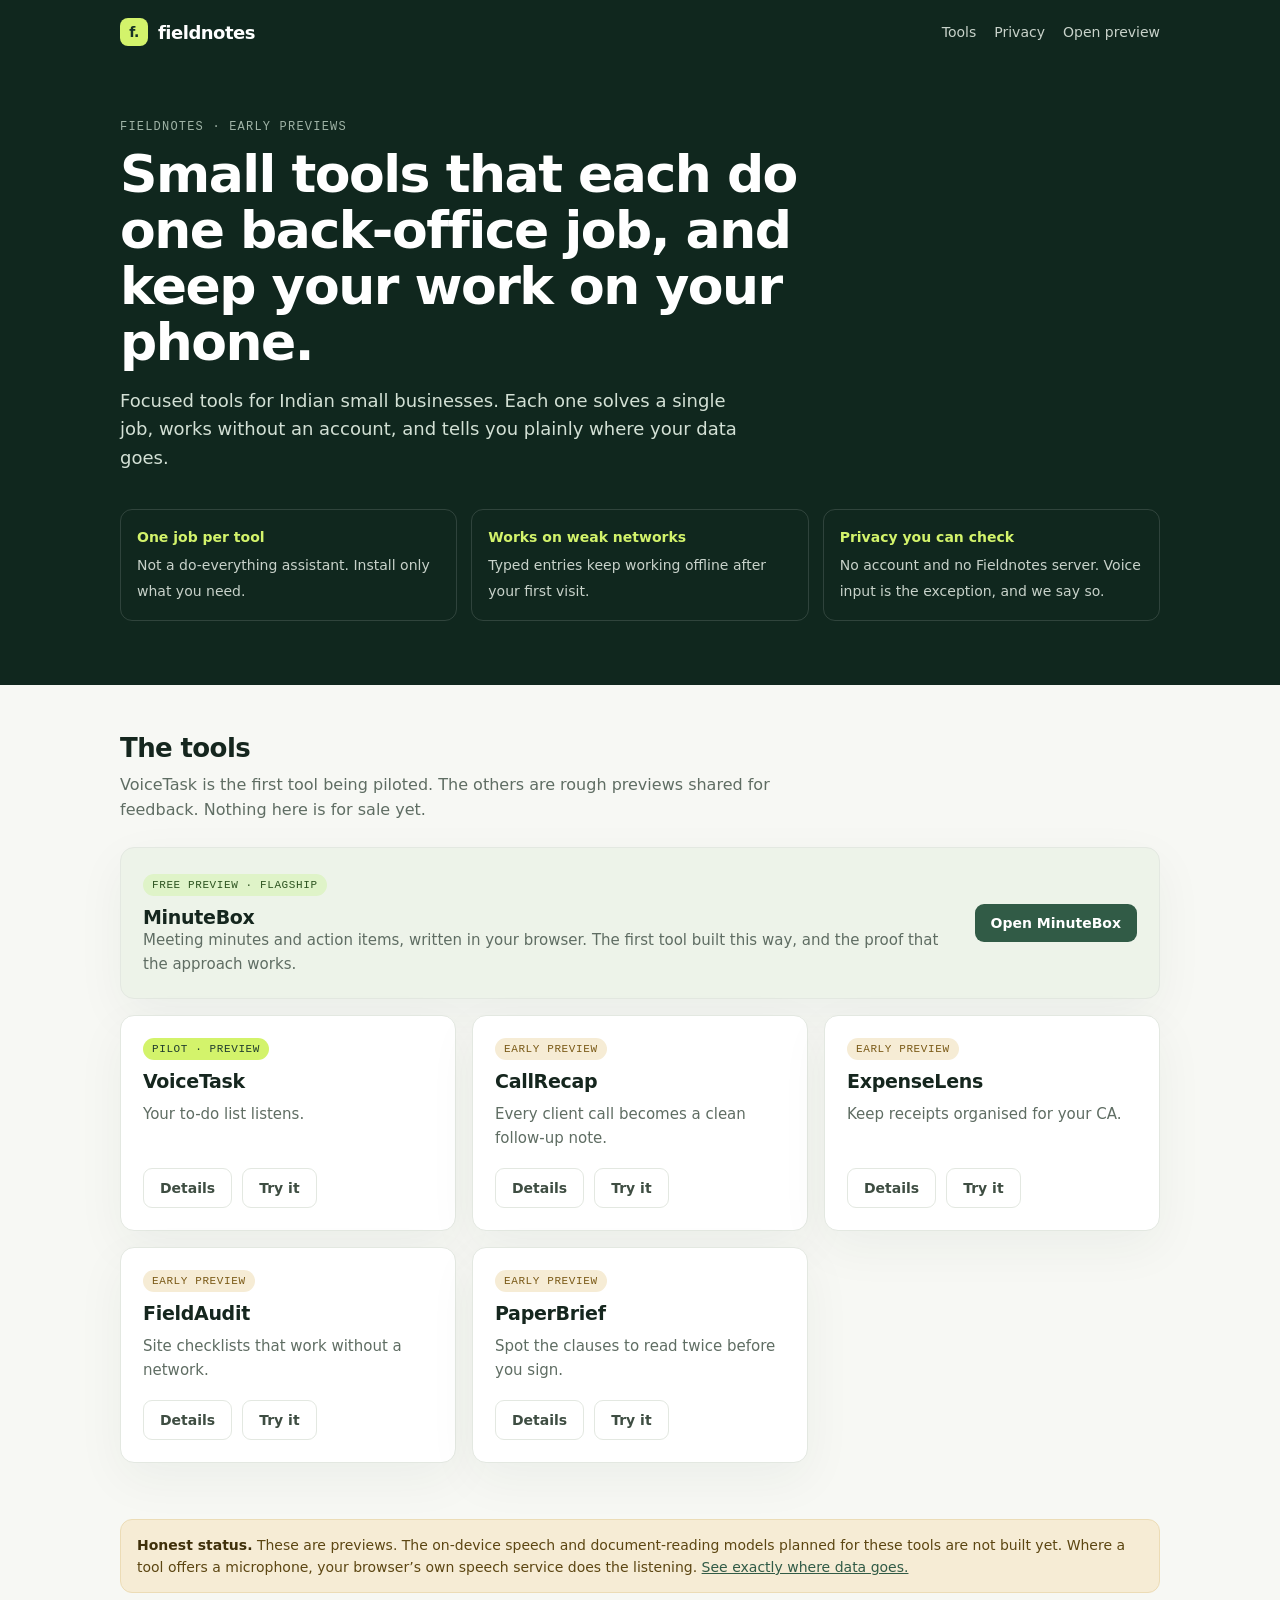
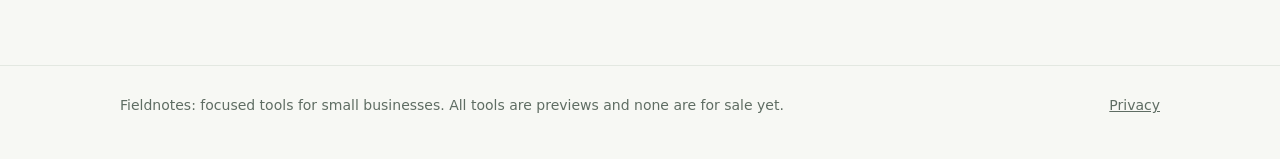
==== src/outputs/index.html @ 52ec48af "Fieldnotes storefront: catalog, product pages, honest privacy, VoiceTask pilot, speech test lab Co-A" ====
<!doctype html>
<html lang="en">
<head>
<meta charset="utf-8">
<meta name="viewport" content="width=device-width,initial-scale=1,viewport-fit=cover">
<meta name="theme-color" content="#10271e">
<meta name="robots" content="noindex">
<meta name="description" content="Focused, privacy-first tools for small businesses. Early previews.">
<link rel="icon" href="icon.svg">
<link rel="stylesheet" href="styles.css">
<title>Fieldnotes: focused tools for small businesses</title>
</head>
<body>
<header class="top"><div class="wrap">
<a class="brand" href=""><span class="brand-mark">f.</span>fieldnotes</a>
<nav><a href="#tools">Tools</a><a href="privacy/">Privacy</a><a href="app/">Open preview</a></nav>
</div></header>
<section class="hero"><div class="wrap">
<div class="eyebrow">Fieldnotes · early previews</div>
<h1>Small tools that each do one back-office job, and keep your work on your phone.</h1>
<p>Focused tools for Indian small businesses. Each one solves a single job, works without an account, and tells you plainly where your data goes.</p>
<div class="pillars">
<div class="pillar"><b>One job per tool</b><span>Not a do-everything assistant. Install only what you need.</span></div>
<div class="pillar"><b>Works on weak networks</b><span>Typed entries keep working offline after your first visit.</span></div>
<div class="pillar"><b>Privacy you can check</b><span>No account and no Fieldnotes server. Voice input is the exception, and we say so.</span></div>
</div>
</div></section>
<main><div class="wrap">
<section id="tools"><h2>The tools</h2>
<p class="lead">VoiceTask is the first tool being piloted. The others are rough previews shared for feedback. Nothing here is for sale yet.</p>
<div class="cards"><article class="card feature"><div><span class="status available">Free preview · flagship</span>
<h3 style="margin-top:10px">MinuteBox</h3><p>Meeting minutes and action items, written in your browser. The first tool built this way, and the proof that the approach works.</p></div>
<div class="links" style="margin:0;padding:0"><a class="btn" href="https://minutebox.vercel.app" rel="noopener">Open MinuteBox</a></div></article><article class="card"><span class="status pilot">Pilot · preview</span>
<h3>VoiceTask</h3><p>Your to-do list listens.</p>
<div class="links"><a class="btn secondary" href="voicetask/">Details</a><a class="btn secondary" href="app/#task">Try it</a></div></article><article class="card"><span class="status preview">Early preview</span>
<h3>CallRecap</h3><p>Every client call becomes a clean follow-up note.</p>
<div class="links"><a class="btn secondary" href="callrecap/">Details</a><a class="btn secondary" href="app/#call">Try it</a></div></article><article class="card"><span class="status preview">Early preview</span>
<h3>ExpenseLens</h3><p>Keep receipts organised for your CA.</p>
<div class="links"><a class="btn secondary" href="expenselens/">Details</a><a class="btn secondary" href="app/#expense">Try it</a></div></article><article class="card"><span class="status preview">Early preview</span>
<h3>FieldAudit</h3><p>Site checklists that work without a network.</p>
<div class="links"><a class="btn secondary" href="fieldaudit/">Details</a><a class="btn secondary" href="app/#audit">Try it</a></div></article><article class="card"><span class="status preview">Early preview</span>
<h3>PaperBrief</h3><p>Spot the clauses to read twice before you sign.</p>
<div class="links"><a class="btn secondary" href="paperbrief/">Details</a><a class="btn secondary" href="app/#paper">Try it</a></div></article></div></section>
<section><div class="note"><b>Honest status.</b> These are previews. The on-device speech and document-reading models planned for these tools are not built yet. Where a tool offers a microphone, your browser’s own speech service does the listening. <a href="privacy/">See exactly where data goes.</a></div></section>
</div></main>
<script>
// Old links pointed at the workspace with a hash (e.g. /#task). Send those to the app.
(function(){var k=location.hash.slice(1);if(['task','call','expense','audit','paper'].indexOf(k)>-1)location.replace('app/#'+k)})();
</script>
<footer><div class="wrap"><span>Fieldnotes: focused tools for small businesses. All tools are previews and none are for sale yet.</span><span><a href="privacy/">Privacy</a></span></div></footer>
</body>
</html>
---- src/outputs/styles.css ----
:root{--ink:#15261e;--muted:#5f6d63;--line:#e3e8e1;--paper:#f7f8f4;--white:#fff;--green:#315b46;--deep:#10271e;--lime:#d3f36b;--soft:#edf3e9;--amber:#f6ecd5;--amber-ink:#7a5a17;--shadow:0 16px 50px #1c38250d;--sans:'DM Sans',system-ui,-apple-system,'Segoe UI',Roboto,sans-serif;--display:Manrope,system-ui,-apple-system,'Segoe UI',Roboto,sans-serif;--mono:'DM Mono',ui-monospace,SFMono-Regular,Menlo,monospace}
*{box-sizing:border-box}html{-webkit-text-size-adjust:100%}body{margin:0;background:var(--paper);color:var(--ink);font:16px/1.6 var(--sans)}
a{color:var(--green)}img,svg{max-width:100%}
.wrap{max-width:1080px;margin:0 auto;padding:0 20px}
.top{background:var(--deep);color:#fff}.top .wrap{display:flex;align-items:center;justify-content:space-between;height:64px;gap:16px}
.brand{display:flex;align-items:center;gap:10px;color:#fff;text-decoration:none;font:800 18px var(--display);letter-spacing:-.5px}
.brand-mark{width:28px;height:28px;border-radius:8px;background:var(--lime);color:#173326;display:grid;place-items:center;font:800 14px var(--display)}
.top nav{display:flex;gap:18px;font-size:14px}.top nav a{color:#c8d2ca;text-decoration:none}.top nav a:hover{color:#fff}
.hero{background:var(--deep);color:#fff;padding:56px 0 64px}
.eyebrow{font:12px var(--mono);letter-spacing:1.2px;text-transform:uppercase;color:#9fb3a6}
.hero h1{font:700 clamp(32px,6vw,52px)/1.08 var(--display);letter-spacing:-1.5px;margin:12px 0 16px;max-width:760px}
.hero p{color:#d3e0d5;font-size:18px;max-width:640px;margin:0}
.pillars{display:grid;grid-template-columns:repeat(3,1fr);gap:14px;margin-top:36px}
.pillar{border:1px solid #ffffff22;border-radius:12px;padding:16px}.pillar b{display:block;color:var(--lime);font-size:14px;margin-bottom:4px}.pillar span{color:#c8d2ca;font-size:14px}
main{padding:48px 0 72px}
h2{font:700 26px/1.2 var(--display);letter-spacing:-.6px;margin:0 0 8px}
.lead{color:var(--muted);margin:0 0 24px;max-width:680px}
.cards{display:grid;grid-template-columns:repeat(3,1fr);gap:16px}
.card{background:var(--white);border:1px solid var(--line);border-radius:14px;padding:22px;box-shadow:var(--shadow);display:flex;flex-direction:column;gap:10px}
.card h3{font:700 19px var(--display);margin:0;letter-spacing:-.3px}.card p{margin:0;color:var(--muted);font-size:15px}
.card .links{margin-top:auto;display:flex;gap:10px;flex-wrap:wrap;padding-top:8px}
.card.feature{grid-column:span 3;flex-direction:row;align-items:center;gap:24px;background:var(--soft)}
.card.feature>div:first-child{flex:1}
.status{align-self:flex-start;font:11px var(--mono);letter-spacing:.6px;text-transform:uppercase;padding:5px 9px;border-radius:99px;background:#eef1ec;color:#4d5b51}
.status.available{background:#dff3c8;color:#2d5420}.status.pilot{background:var(--lime);color:#203d2e}.status.preview{background:var(--amber);color:var(--amber-ink)}
.btn{display:inline-block;border:0;border-radius:9px;padding:11px 16px;background:var(--green);color:#fff;font:600 14px var(--sans);text-decoration:none;cursor:pointer}
.btn:hover{background:#244a37}.btn.secondary{background:#fff;border:1px solid var(--line);color:#3e4d42}.btn.secondary:hover{background:#f3f6f1}
.btn.lime{background:var(--lime);color:#203d2e}
.note{background:var(--amber);border:1px solid #ecdcb6;color:#5c4612;border-radius:12px;padding:14px 16px;font-size:14px}
.note b{color:#3f300a}
section+section{margin-top:56px}
.cols{display:grid;grid-template-columns:1fr 1fr;gap:16px}
.box{background:#fff;border:1px solid var(--line);border-radius:14px;padding:22px}
.box h3{font:700 17px var(--display);margin:0 0 10px}
ul.check,ul.cross{list-style:none;padding:0;margin:0;display:grid;gap:8px;font-size:15px}
ul.check li,ul.cross li{padding-left:26px;position:relative}
ul.check li:before{content:'✓';position:absolute;left:0;color:var(--green);font-weight:700}
ul.cross li:before{content:'–';position:absolute;left:4px;color:#a0662c;font-weight:700}
table.flow{width:100%;border-collapse:collapse;background:#fff;border:1px solid var(--line);border-radius:14px;overflow:hidden;font-size:15px}
table.flow th,table.flow td{text-align:left;padding:12px 14px;border-top:1px solid var(--line);vertical-align:top}
table.flow th{background:#f1f4ef;font:600 13px var(--sans);color:#3e4d42;border-top:0}
.cta{display:flex;gap:12px;flex-wrap:wrap;margin-top:24px}
footer{border-top:1px solid var(--line);padding:28px 0 40px;color:var(--muted);font-size:14px}
footer .wrap{display:flex;justify-content:space-between;gap:16px;flex-wrap:wrap}
footer a{color:var(--muted)}
.crumbs{font:12px var(--mono);color:#9fb3a6;margin-bottom:10px}.crumbs a{color:#c8d2ca}
@media(max-width:820px){.cards{grid-template-columns:1fr 1fr}.card.feature{grid-column:span 2;flex-direction:column;align-items:flex-start}.pillars{grid-template-columns:1fr}}
@media(max-width:560px){.cards,.cols{grid-template-columns:1fr}.card.feature{grid-column:auto}.hero{padding:40px 0 48px}.hero p{font-size:16px}.top nav{gap:12px;font-size:13px}main{padding:36px 0 56px}h2{font-size:22px}table.flow{font-size:14px}table.flow th,table.flow td{padding:10px}}
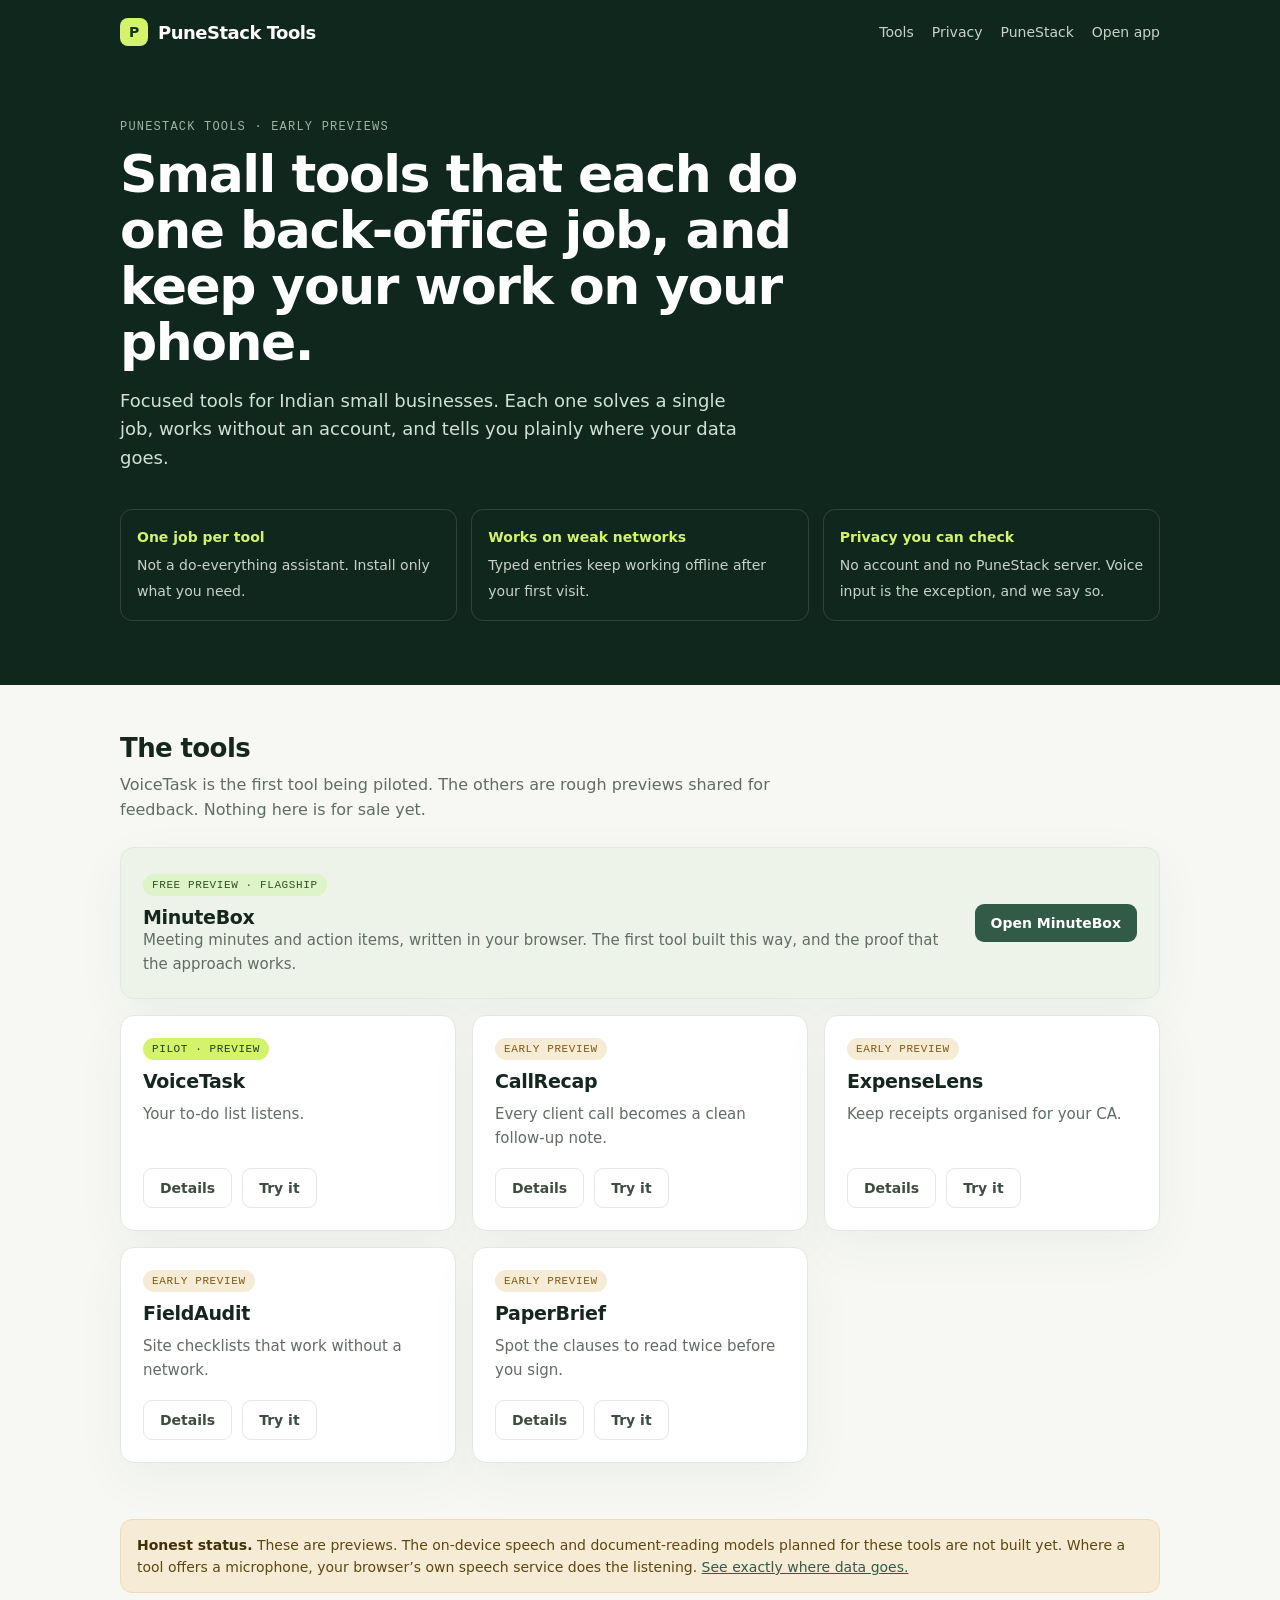
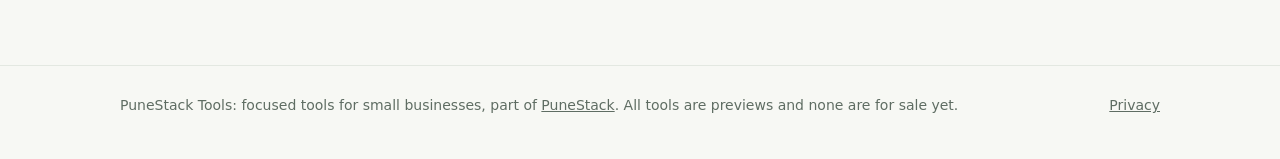
==== commit 755cc403: "Present the tools as "PuneStack Tools" (part of PuneStack) Visible branding only; internal names are" ====
--- a/src/outputs/index.html
+++ b/src/outputs/index.html
@@ -8,21 +8,21 @@
 <meta name="description" content="Focused, privacy-first tools for small businesses. Early previews.">
 <link rel="icon" href="icon.svg">
 <link rel="stylesheet" href="styles.css">
-<title>Fieldnotes: focused tools for small businesses</title>
+<title>PuneStack Tools: focused tools for small businesses</title>
 </head>
 <body>
 <header class="top"><div class="wrap">
-<a class="brand" href=""><span class="brand-mark">f.</span>fieldnotes</a>
-<nav><a href="#tools">Tools</a><a href="privacy/">Privacy</a><a href="app/">Open preview</a></nav>
+<a class="brand" href=""><span class="brand-mark">P</span>PuneStack Tools</a>
+<nav><a href="#tools">Tools</a><a class="hide-sm" href="privacy/">Privacy</a><a class="hide-sm" href="https://punestack.vercel.app/">PuneStack</a><a href="app/">Open app</a></nav>
 </div></header>
 <section class="hero"><div class="wrap">
-<div class="eyebrow">Fieldnotes · early previews</div>
+<div class="eyebrow">PuneStack Tools · early previews</div>
 <h1>Small tools that each do one back-office job, and keep your work on your phone.</h1>
 <p>Focused tools for Indian small businesses. Each one solves a single job, works without an account, and tells you plainly where your data goes.</p>
 <div class="pillars">
 <div class="pillar"><b>One job per tool</b><span>Not a do-everything assistant. Install only what you need.</span></div>
 <div class="pillar"><b>Works on weak networks</b><span>Typed entries keep working offline after your first visit.</span></div>
-<div class="pillar"><b>Privacy you can check</b><span>No account and no Fieldnotes server. Voice input is the exception, and we say so.</span></div>
+<div class="pillar"><b>Privacy you can check</b><span>No account and no PuneStack server. Voice input is the exception, and we say so.</span></div>
 </div>
 </div></section>
 <main><div class="wrap">
@@ -47,6 +47,6 @@
 // Old links pointed at the workspace with a hash (e.g. /#task). Send those to the app.
 (function(){var k=location.hash.slice(1);if(['task','call','expense','audit','paper'].indexOf(k)>-1)location.replace('app/#'+k)})();
 </script>
-<footer><div class="wrap"><span>Fieldnotes: focused tools for small businesses. All tools are previews and none are for sale yet.</span><span><a href="privacy/">Privacy</a></span></div></footer>
+<footer><div class="wrap"><span>PuneStack Tools: focused tools for small businesses, part of <a href="https://punestack.vercel.app/">PuneStack</a>. All tools are previews and none are for sale yet.</span><span><a href="privacy/">Privacy</a></span></div></footer>
 </body>
 </html>
--- a/src/outputs/styles.css
+++ b/src/outputs/styles.css
@@ -5,7 +5,7 @@
 .top{background:var(--deep);color:#fff}.top .wrap{display:flex;align-items:center;justify-content:space-between;height:64px;gap:16px}
 .brand{display:flex;align-items:center;gap:10px;color:#fff;text-decoration:none;font:800 18px var(--display);letter-spacing:-.5px}
 .brand-mark{width:28px;height:28px;border-radius:8px;background:var(--lime);color:#173326;display:grid;place-items:center;font:800 14px var(--display)}
-.top nav{display:flex;gap:18px;font-size:14px}.top nav a{color:#c8d2ca;text-decoration:none}.top nav a:hover{color:#fff}
+.top nav{display:flex;gap:18px;font-size:14px}.top nav a{color:#c8d2ca;text-decoration:none;white-space:nowrap}.top .brand{white-space:nowrap}.top nav a:hover{color:#fff}
 .hero{background:var(--deep);color:#fff;padding:56px 0 64px}
 .eyebrow{font:12px var(--mono);letter-spacing:1.2px;text-transform:uppercase;color:#9fb3a6}
 .hero h1{font:700 clamp(32px,6vw,52px)/1.08 var(--display);letter-spacing:-1.5px;margin:12px 0 16px;max-width:760px}
@@ -45,4 +45,4 @@
 footer a{color:var(--muted)}
 .crumbs{font:12px var(--mono);color:#9fb3a6;margin-bottom:10px}.crumbs a{color:#c8d2ca}
 @media(max-width:820px){.cards{grid-template-columns:1fr 1fr}.card.feature{grid-column:span 2;flex-direction:column;align-items:flex-start}.pillars{grid-template-columns:1fr}}
-@media(max-width:560px){.cards,.cols{grid-template-columns:1fr}.card.feature{grid-column:auto}.hero{padding:40px 0 48px}.hero p{font-size:16px}.top nav{gap:12px;font-size:13px}main{padding:36px 0 56px}h2{font-size:22px}table.flow{font-size:14px}table.flow th,table.flow td{padding:10px}}
+@media(max-width:560px){.cards,.cols{grid-template-columns:1fr}.card.feature{grid-column:auto}.hero{padding:40px 0 48px}.hero p{font-size:16px}.top nav{gap:12px;font-size:13px}.top nav .hide-sm{display:none}main{padding:36px 0 56px}h2{font-size:22px}table.flow{font-size:14px}table.flow th,table.flow td{padding:10px}}
